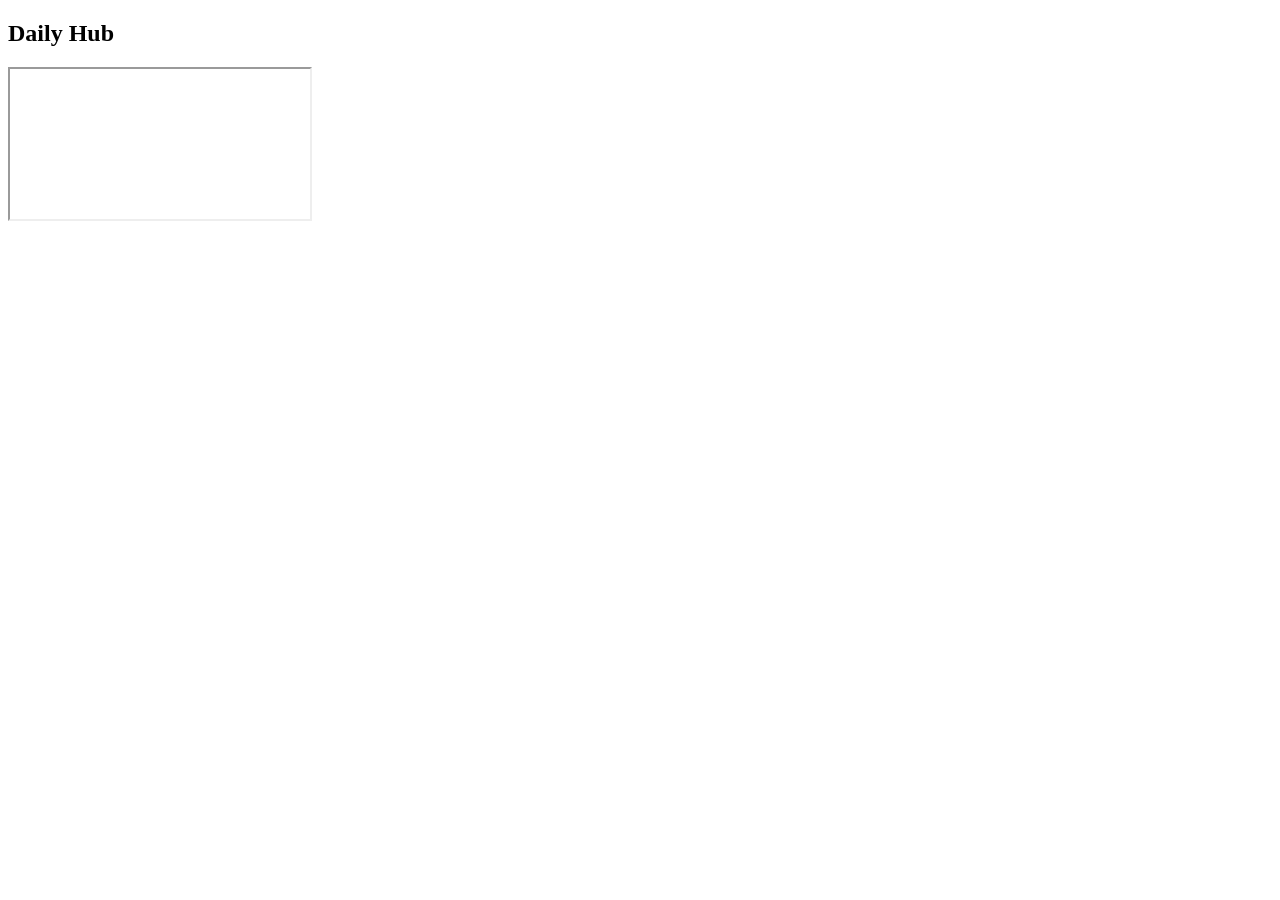
==== index.html @ c2cfec43 "Create index.html" ====
<!DOCTYPE html>
<html lang="en">
<head>
    <meta charset="UTF-8">
    <meta name="viewport" content="width=device-width, initial-scale=1.0">
    <title>Modular Game Hub</title>
    <link rel="stylesheet" href="style.css">
</head>
<body>
    <aside class="sidebar">
        <h1>Daily Hub</h1>
        <nav id="menu-container">
            <!-- Buttons injected by hub.js -->
        </nav>
    </aside>
    
    <main class="game-container">
        <iframe id="game-frame" src="" title="Game Window"></iframe>
    </main>

    <script src="hub.js"></script>
</body>
</html>
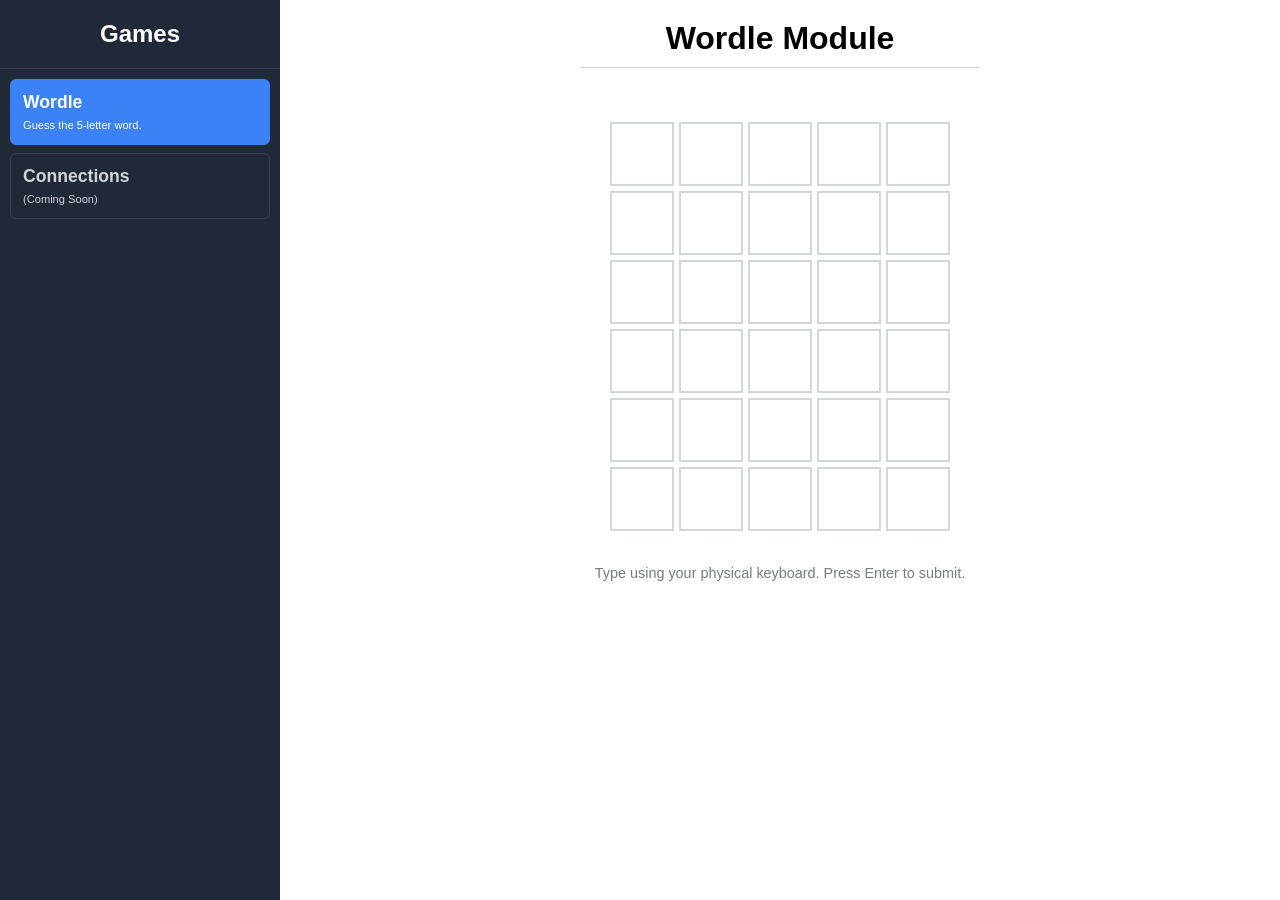
==== commit a933c9ea: "Update index.html" ====
--- a/index.html
+++ b/index.html
@@ -3,12 +3,12 @@
 <head>
     <meta charset="UTF-8">
     <meta name="viewport" content="width=device-width, initial-scale=1.0">
-    <title>Modular Game Hub</title>
+    <title>Dailydle</title>
     <link rel="stylesheet" href="style.css">
 </head>
 <body>
     <aside class="sidebar">
-        <h1>Daily Hub</h1>
+        <h1>Games</h1>
         <nav id="menu-container">
             <!-- Buttons injected by hub.js -->
         </nav>
--- a/style.css
+++ b/style.css
@@ -0,0 +1,74 @@
+* {
+    box-sizing: border-box;
+    margin: 0;
+    padding: 0;
+    font-family: -apple-system, BlinkMacSystemFont, "Segoe UI", Roboto, Helvetica, Arial, sans-serif;
+}
+
+body {
+    display: flex;
+    height: 100vh;
+    background-color: #f3f4f6;
+}
+
+.sidebar {
+    width: 280px;
+    background-color: #1f2937;
+    color: white;
+    display: flex;
+    flex-direction: column;
+}
+
+.sidebar h1 {
+    padding: 20px;
+    font-size: 1.5rem;
+    border-bottom: 1px solid #374151;
+    text-align: center;
+}
+
+#menu-container {
+    display: flex;
+    flex-direction: column;
+    padding: 10px;
+    gap: 8px;
+}
+
+.game-btn {
+    background: transparent;
+    border: 1px solid #374151;
+    color: #d1d5db;
+    padding: 12px;
+    border-radius: 6px;
+    text-align: left;
+    cursor: pointer;
+    transition: all 0.2s;
+}
+
+.game-btn:hover {
+    background: #374151;
+    color: white;
+}
+
+.game-btn.active {
+    background: #3b82f6;
+    border-color: #3b82f6;
+    color: white;
+}
+
+.game-btn strong {
+    display: block;
+    font-size: 1.1rem;
+    margin-bottom: 4px;
+}
+
+.game-container {
+    flex: 1;
+    display: flex;
+}
+
+#game-frame {
+    width: 100%;
+    height: 100%;
+    border: none;
+    background-color: white;
+}
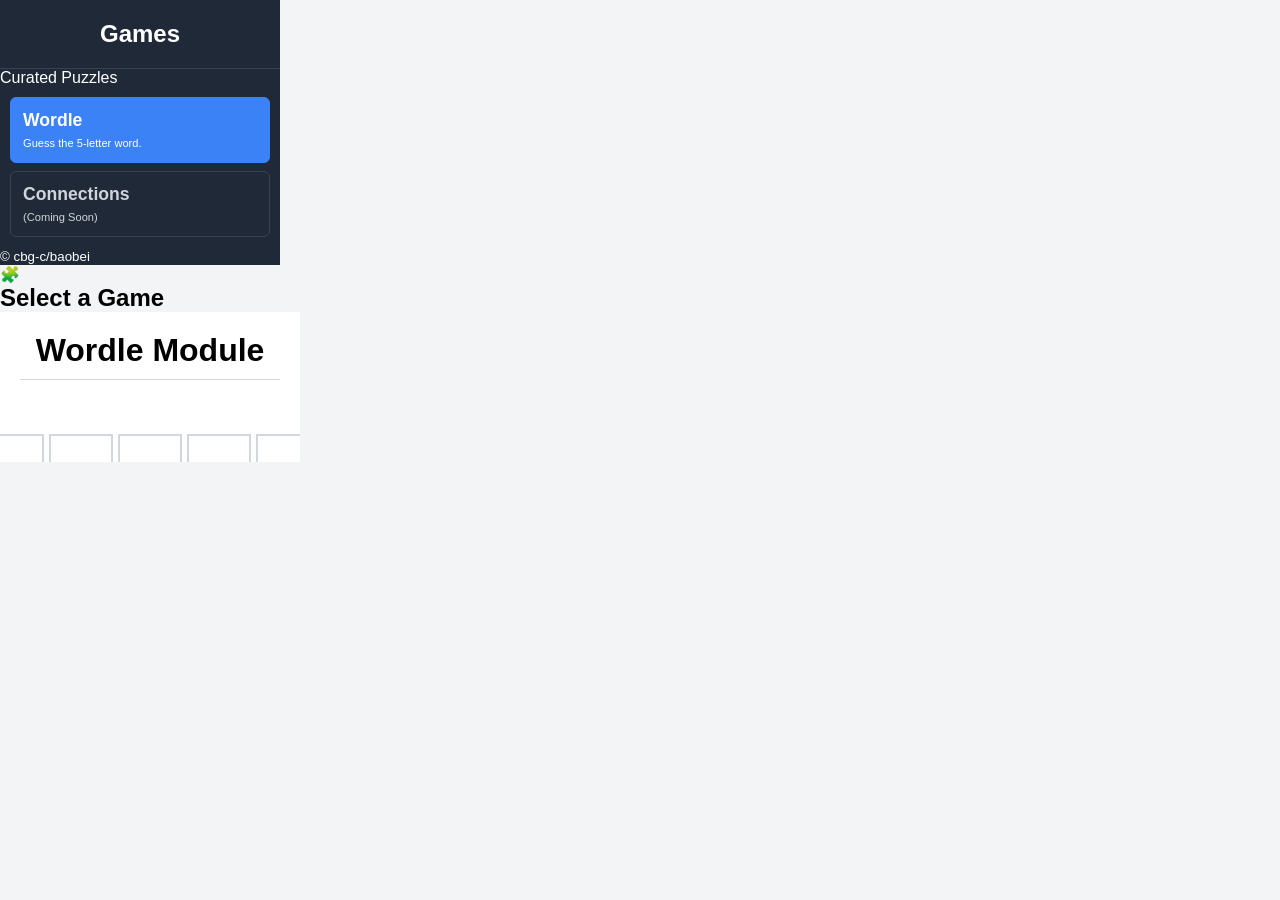
==== commit dfa0a35e: "Update index.html" ====
--- a/index.html
+++ b/index.html
@@ -4,20 +4,37 @@
     <meta charset="UTF-8">
     <meta name="viewport" content="width=device-width, initial-scale=1.0">
     <title>Dailydle</title>
+    <link rel="preconnect" href="https://fonts.googleapis.com">
+    <link rel="preconnect" href="https://fonts.gstatic.com" crossorigin>
+    <link href="https://fonts.googleapis.com/css2?family=Inter:wght@400;600;700&display=swap" rel="stylesheet">
     <link rel="stylesheet" href="style.css">
 </head>
 <body>
-    <aside class="sidebar">
-        <h1>Games</h1>
-        <nav id="menu-container">
-            <!-- Buttons injected by hub.js -->
-        </nav>
-    </aside>
-    
-    <main class="game-container">
-        <iframe id="game-frame" src="" title="Game Window"></iframe>
-    </main>
-
+    <div class="main-layout">
+        <aside class="sidebar">
+            <div class="sidebar-header">
+                <h1>Games</h1>
+                <p class="subtitle">Curated Puzzles</p>
+            </div>
+            <nav id="menu-container">
+            </nav>
+            <div class="sidebar-footer">
+                <small>© cbg-c/baobei</small>
+            </div>
+        </aside>
+        
+        <main class="content-area">
+            <header class="game-header">
+                <div class="game-meta">
+                    <span id="active-game-icon">🧩</span>
+                    <h2 id="active-game-name">Select a Game</h2>
+                </div>
+            </header>
+            <div class="game-view-container">
+                <iframe id="game-frame" src="" title="Game Window"></iframe>
+            </div>
+        </main>
+    </div>
     <script src="hub.js"></script>
 </body>
 </html>
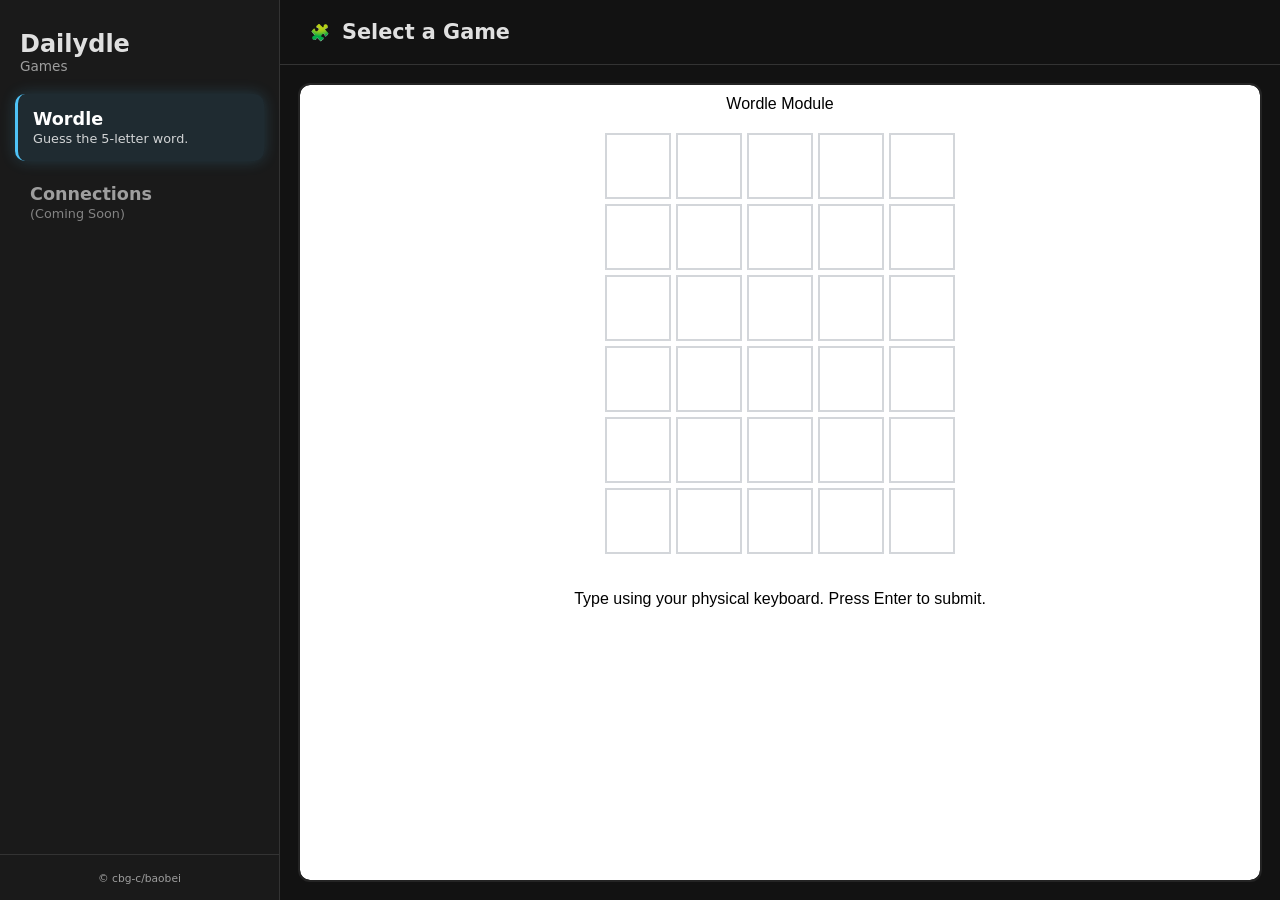
==== commit a16860e3: "Update index.html" ====
--- a/index.html
+++ b/index.html
@@ -13,11 +13,10 @@
     <div class="main-layout">
         <aside class="sidebar">
             <div class="sidebar-header">
-                <h1>Games</h1>
-                <p class="subtitle">Curated Puzzles</p>
+                <h1>Dailydle</h1>
+                <p class="subtitle">Games</p>
             </div>
-            <nav id="menu-container">
-            </nav>
+            <nav id="menu-container"></nav>
             <div class="sidebar-footer">
                 <small>© cbg-c/baobei</small>
             </div>
--- a/style.css
+++ b/style.css
@@ -1,68 +1,146 @@
+:root {
+    /* Color Palette */
+    --bg-main: #121212;         /* Deep background */
+    --bg-sidebar: #1a1a1a;      /* Lighter sidebar */
+    --bg-element: #242424;      /* Game view border/container */
+    --text-primary: #e0e0e0;     /* Soft white */
+    --text-secondary: #9e9e9e;   /* Gray text */
+    --accent-primary: #4fc3f7;   /* Cyber Cyan */
+    --accent-glow: rgba(79, 195, 247, 0.2);
+    
+    /* Typography & Spacing */
+    --font-stack: 'Inter', system-ui, -apple-system, sans-serif;
+    --border-radius: 10px;
+}
+
 * {
     box-sizing: border-box;
     margin: 0;
     padding: 0;
-    font-family: -apple-system, BlinkMacSystemFont, "Segoe UI", Roboto, Helvetica, Arial, sans-serif;
+    font-family: var(--font-stack);
 }
 
 body {
-    display: flex;
     height: 100vh;
-    background-color: #f3f4f6;
+    background-color: var(--bg-main);
+    color: var(--text-primary);
+    overflow: hidden;
 }
 
+.main-layout {
+    display: flex;
+    height: 100%;
+}
+
+/* --- Sidebar --- */
 .sidebar {
     width: 280px;
-    background-color: #1f2937;
-    color: white;
+    background-color: var(--bg-sidebar);
     display: flex;
     flex-direction: column;
+    border-right: 1px solid #333;
+    z-index: 10;
 }
 
-.sidebar h1 {
-    padding: 20px;
+.sidebar-header {
+    padding: 30px 20px 20px;
+}
+
+.sidebar-header h1 {
     font-size: 1.5rem;
-    border-bottom: 1px solid #374151;
-    text-align: center;
+    font-weight: 700;
+}
+
+.subtitle {
+    font-size: 0.85rem;
+    color: var(--text-secondary);
 }
 
 #menu-container {
+    flex: 1;
     display: flex;
     flex-direction: column;
-    padding: 10px;
+    padding: 0 15px;
     gap: 8px;
 }
 
 .game-btn {
     background: transparent;
-    border: 1px solid #374151;
-    color: #d1d5db;
-    padding: 12px;
-    border-radius: 6px;
+    border: none;
+    color: var(--text-secondary);
+    padding: 15px;
+    border-radius: var(--border-radius);
     text-align: left;
     cursor: pointer;
-    transition: all 0.2s;
+    transition: all 0.2s ease;
+    display: flex;
+    flex-direction: column;
 }
 
 .game-btn:hover {
-    background: #374151;
-    color: white;
+    background: rgba(255, 255, 255, 0.05);
+    color: var(--text-primary);
 }
 
+/* Active State: Glow and cyan border */
 .game-btn.active {
-    background: #3b82f6;
-    border-color: #3b82f6;
+    background: rgba(79, 195, 247, 0.1);
     color: white;
+    border-left: 3px solid var(--accent-primary);
+    box-shadow: 0 0 15px var(--accent-glow);
 }
 
 .game-btn strong {
     display: block;
     font-size: 1.1rem;
-    margin-bottom: 4px;
+    font-weight: 600;
+    margin-bottom: 2px;
 }
 
-.game-container {
+.game-btn small {
+    font-size: 0.8rem;
+    color: inherit;
+    opacity: 0.8;
+}
+
+.sidebar-footer {
+    padding: 15px;
+    text-align: center;
+    border-top: 1px solid #333;
+    color: var(--text-secondary);
+    font-size: 0.8rem;
+}
+
+/* --- Content Area --- */
+.content-area {
     flex: 1;
+    display: flex;
+    flex-direction: column;
+}
+
+.game-header {
+    padding: 20px 30px;
+    border-bottom: 1px solid #333;
+    display: flex;
+    justify-content: space-between;
+    align-items: center;
+    background: var(--bg-main);
+}
+
+.game-meta {
+    display: flex;
+    align-items: center;
+    gap: 12px;
+}
+
+#active-game-name {
+    font-size: 1.3rem;
+    font-weight: 600;
+}
+
+.game-view-container {
+    flex: 1;
+    padding: 20px;
     display: flex;
 }
 
@@ -70,5 +148,8 @@
     width: 100%;
     height: 100%;
     border: none;
-    background-color: white;
+    background-color: transparent; /* Allows game mode to show */
+    border-radius: var(--border-radius);
+    /* Subtle border around the iframe to make it pop */
+    outline: 2px solid var(--bg-element); 
 }
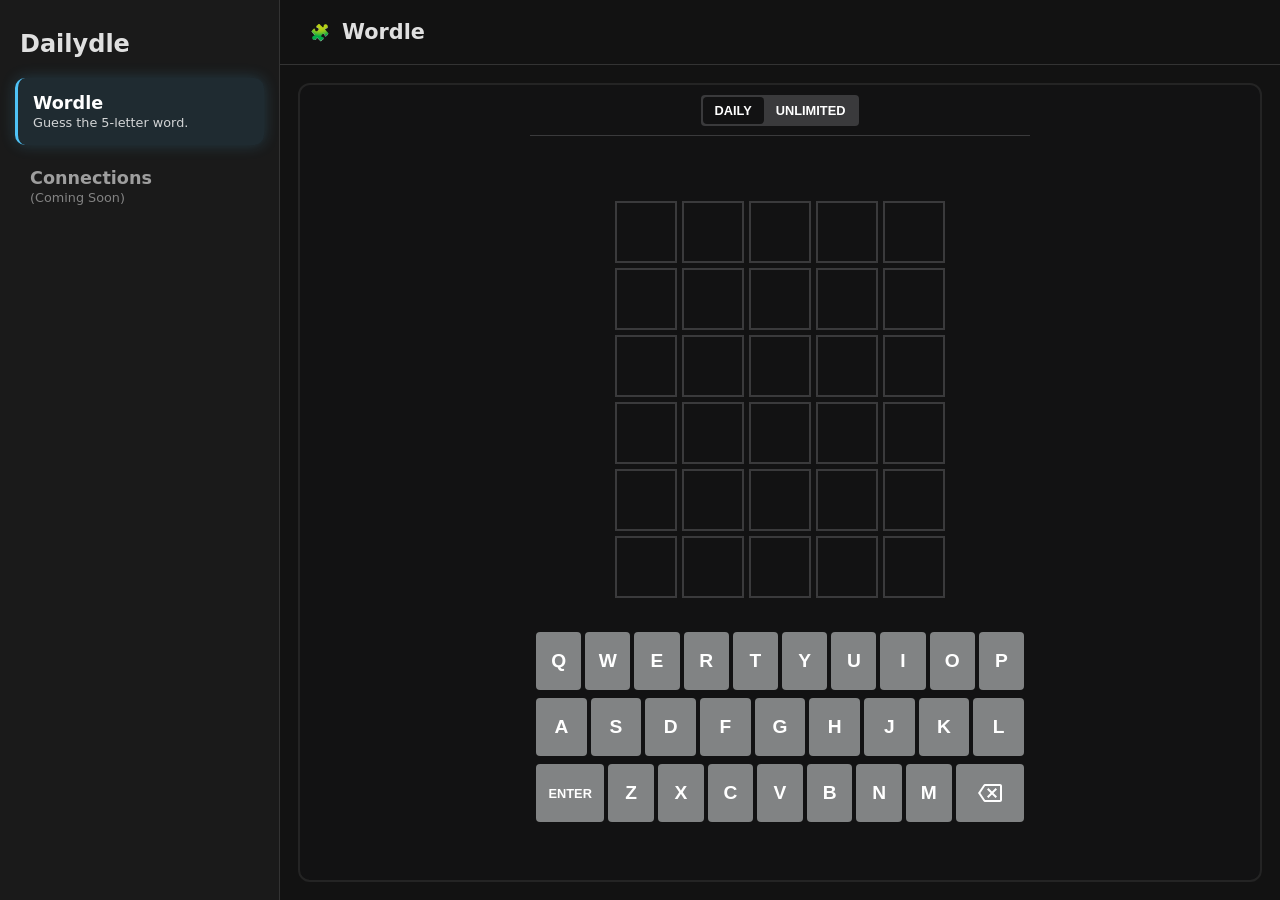
==== commit cdc3493a: "Update index.html" ====
--- a/index.html
+++ b/index.html
@@ -14,12 +14,8 @@
         <aside class="sidebar">
             <div class="sidebar-header">
                 <h1>Dailydle</h1>
-                <p class="subtitle">Games</p>
             </div>
             <nav id="menu-container"></nav>
-            <div class="sidebar-footer">
-                <small>© cbg-c/baobei</small>
-            </div>
         </aside>
         
         <main class="content-area">
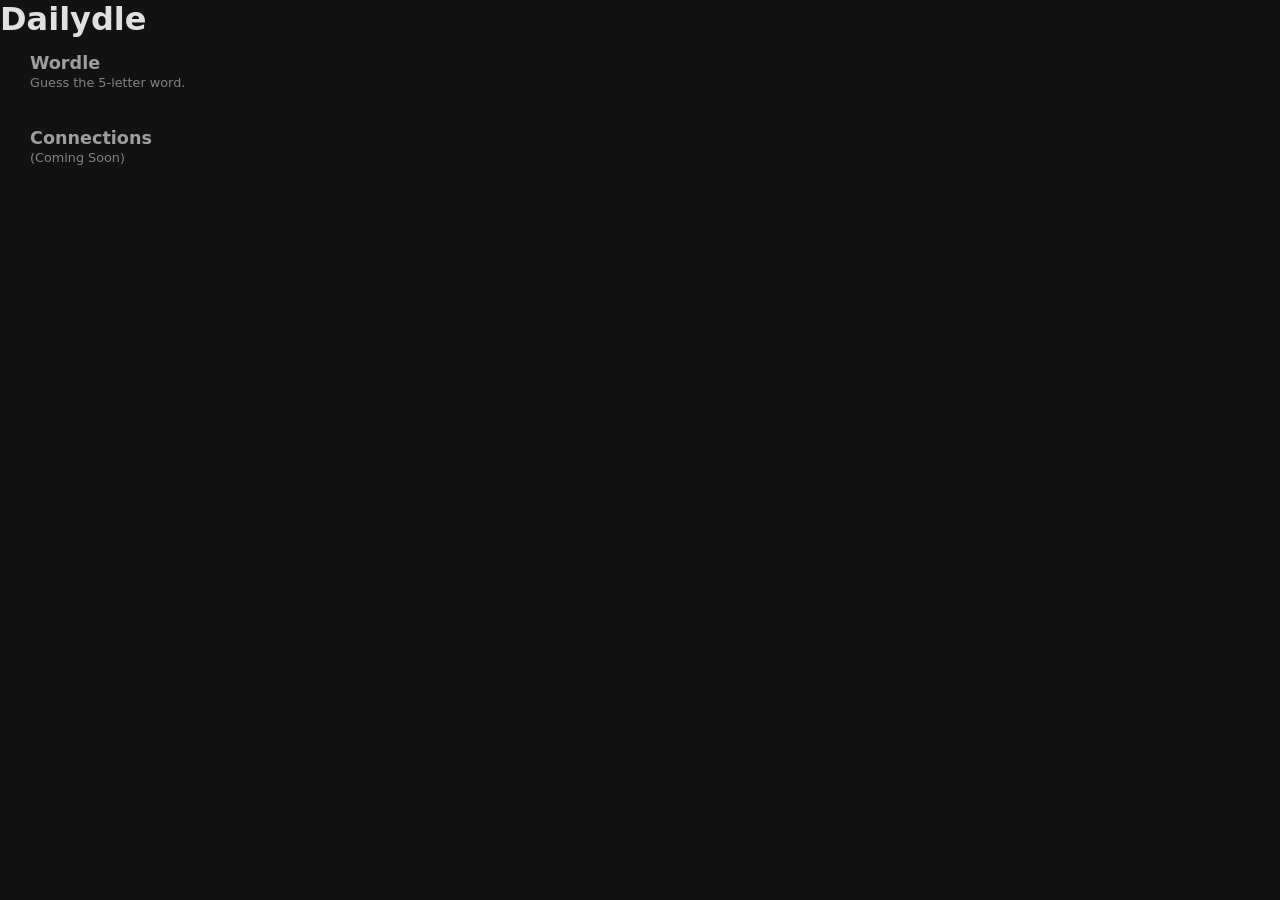
==== commit 35ab302a: "Update index.html" ====
--- a/index.html
+++ b/index.html
@@ -10,26 +10,10 @@
     <link rel="stylesheet" href="style.css">
 </head>
 <body>
-    <div class="main-layout">
-        <aside class="sidebar">
-            <div class="sidebar-header">
-                <h1>Dailydle</h1>
-            </div>
-            <nav id="menu-container"></nav>
-        </aside>
-        
-        <main class="content-area">
-            <header class="game-header">
-                <div class="game-meta">
-                    <span id="active-game-icon">🧩</span>
-                    <h2 id="active-game-name">Select a Game</h2>
-                </div>
-            </header>
-            <div class="game-view-container">
-                <iframe id="game-frame" src="" title="Game Window"></iframe>
-            </div>
-        </main>
-    </div>
+    <header class="hub-header">
+        <h1>Dailydle</h1>
+    </header>
+    <main class="grid-container" id="menu-container"></main>
     <script src="hub.js"></script>
 </body>
 </html>
